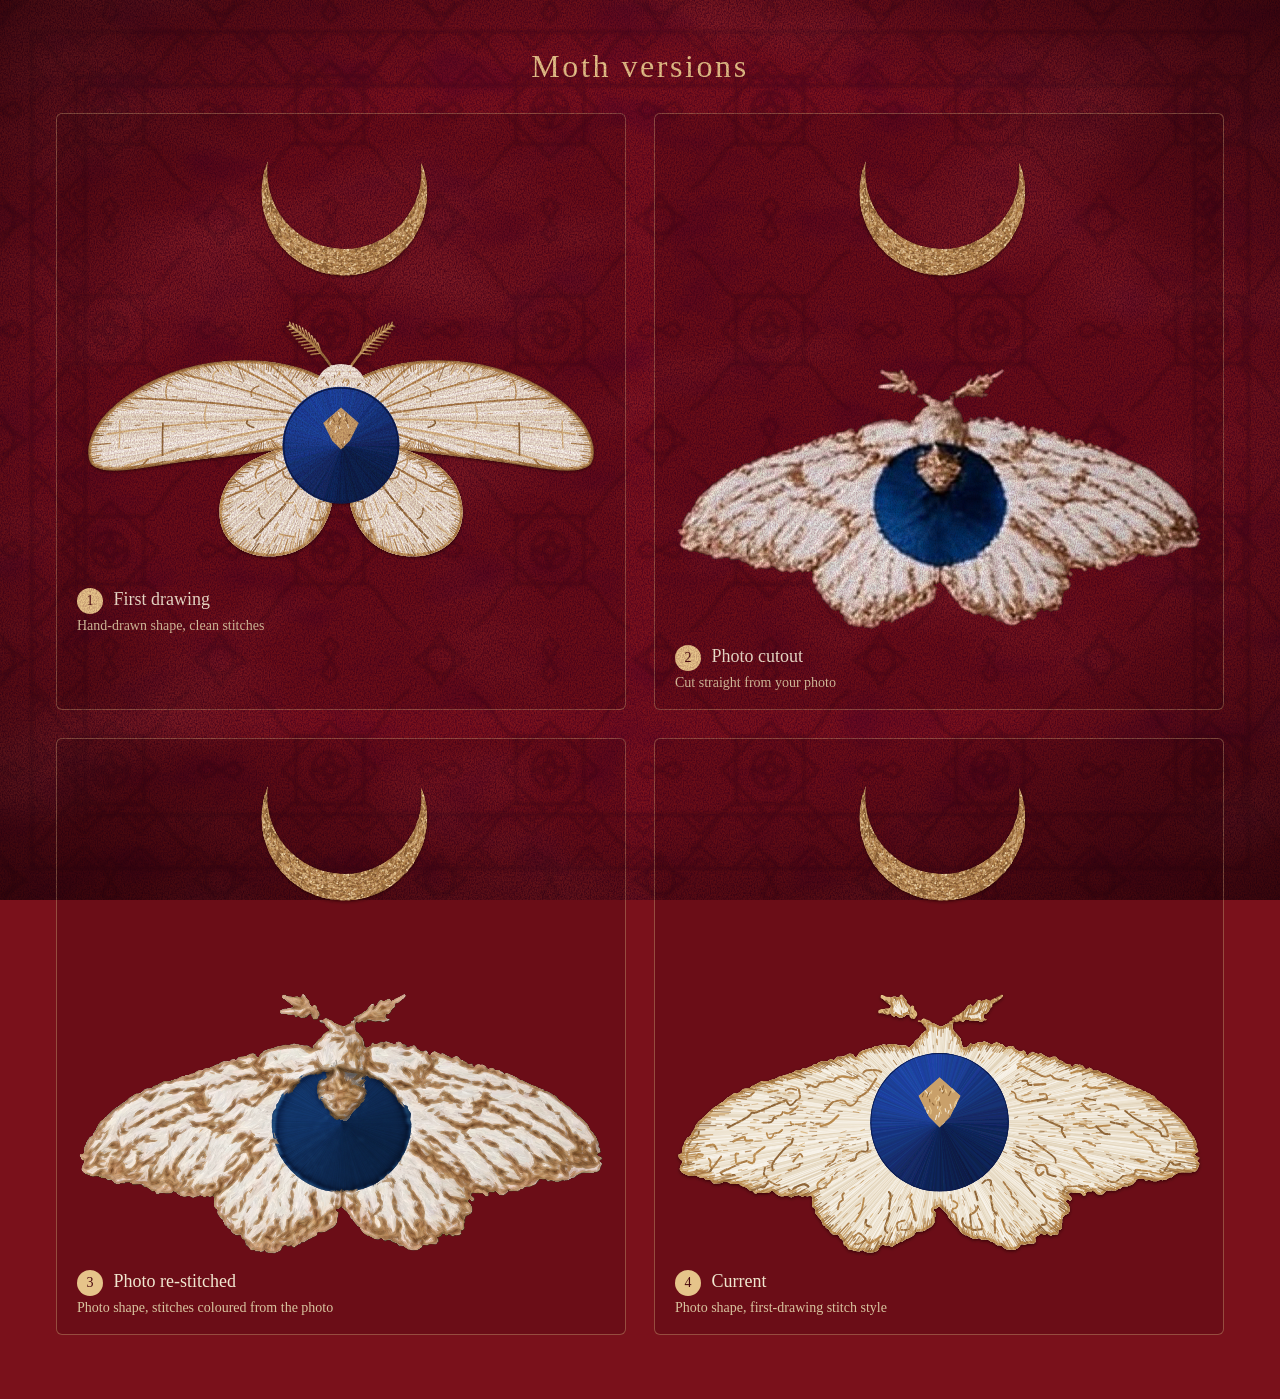
==== compare.html @ 59b9ac11 "Add a page comparing every moth version, and a no-cache dev server" ====
<!doctype html>
<html lang="en">
<head>
  <meta charset="utf-8">
  <meta name="viewport" content="width=device-width, initial-scale=1">
  <title>Moth Versions</title>
  <link rel="stylesheet" href="style.css">
  <link rel="stylesheet" href="compare.css">
</head>
<body>
  <!-- Velvet carpet: pile noise, crushed-velvet mottling, tone-on-tone Persian pattern and border -->
  <svg class="carpet" id="carpet" aria-hidden="true">
    <defs>
      <filter id="pile" x="0" y="0" width="100%" height="100%">
        <feTurbulence type="fractalNoise" baseFrequency="0.85 0.55" numOctaves="3" seed="4"/>
        <feColorMatrix values="0 0 0 0 0.10
                               0 0 0 0 0.00
                               0 0 0 0 0.02
                               0 0 0 -1.6 1.05"/>
      </filter>
      <filter id="sheen" x="0" y="0" width="100%" height="100%">
        <feTurbulence type="fractalNoise" baseFrequency="0.0035 0.006" numOctaves="4" seed="11"/>
        <feColorMatrix values="0 0 0 0 0.85
                               0 0 0 0 0.14
                               0 0 0 0 0.16
                               1.4 0 0 0 -0.7"/>
      </filter>
      <filter id="crush" x="0" y="0" width="100%" height="100%">
        <feTurbulence type="fractalNoise" baseFrequency="0.012 0.02" numOctaves="3" seed="23"/>
        <feColorMatrix values="0 0 0 0 0.08
                               0 0 0 0 0
                               0 0 0 0 0.02
                               0 1.4 0 0 -0.75"/>
      </filter>
      <!-- Pressed, tone-on-tone pattern: slightly darker than the pile, softened edges -->
      <filter id="pressed">
        <feGaussianBlur stdDeviation="1.4"/>
      </filter>

      <pattern id="persian" width="220" height="220" patternUnits="userSpaceOnUse">
        <g fill="none" stroke="#2a0207" stroke-width="3" stroke-linejoin="round">
          <!-- eight-pointed star medallion -->
          <g transform="translate(110 110)">
            <rect x="-34" y="-34" width="68" height="68"/>
            <rect x="-34" y="-34" width="68" height="68" transform="rotate(45)"/>
            <circle r="18"/>
            <path d="M0 -18 L6 0 L0 18 L-6 0 Z M-18 0 L0 6 L18 0 L0 -6 Z"/>
          </g>
          <!-- corner rosettes shared with neighbouring tiles -->
          <g id="rosette">
            <circle r="14"/>
            <path d="M0 -26 Q9 -9 26 0 Q9 9 0 26 Q-9 9 -26 0 Q-9 -9 0 -26 Z"/>
          </g>
          <use href="#rosette" x="220"/>
          <use href="#rosette" y="220"/>
          <use href="#rosette" x="220" y="220"/>
          <!-- arabesque vines linking star to rosettes -->
          <path d="M30 30 C 60 50, 55 70, 80 80 M190 30 C 160 50, 165 70, 140 80
                   M30 190 C 60 170, 55 150, 80 140 M190 190 C 160 170, 165 150, 140 140"/>
          <path d="M110 0 l-8 14 l8 8 l8 -8 Z M110 220 l-8 -14 l8 -8 l8 8 Z
                   M0 110 l14 -8 l8 8 l-8 8 Z M220 110 l-14 -8 l-8 8 l8 8 Z"/>
        </g>
      </pattern>

      <pattern id="borderMotif" width="56" height="56" patternUnits="userSpaceOnUse">
        <g fill="none" stroke="#2a0207" stroke-width="2.6">
          <path d="M28 6 L50 28 L28 50 L6 28 Z"/>
          <path d="M28 18 L38 28 L28 38 L18 28 Z"/>
        </g>
      </pattern>

      <radialGradient id="vignette" cx="50%" cy="48%" r="75%">
        <stop offset="55%" stop-color="#000" stop-opacity="0"/>
        <stop offset="100%" stop-color="#140003" stop-opacity="0.7"/>
      </radialGradient>
    </defs>

    <rect width="100%" height="100%" fill="#7a111b"/>
    <rect width="100%" height="100%" filter="url(#crush)"/>
    <g filter="url(#pressed)" opacity="0.38">
      <rect width="100%" height="100%" fill="url(#persian)"/>
      <g id="border">
        <rect id="bandOuter" fill="none" stroke="#2a0207" stroke-width="3"/>
        <rect id="bandInner" fill="none" stroke="#2a0207" stroke-width="3"/>
        <path id="bandFill" fill="url(#borderMotif)" fill-rule="evenodd"/>
      </g>
    </g>
    <rect width="100%" height="100%" filter="url(#sheen)" opacity="0.4"/>
    <rect width="100%" height="100%" filter="url(#pile)"/>
    <rect width="100%" height="100%" fill="url(#vignette)"/>
  </svg>

  <main class="compare">
    <h1>Moth versions</h1>
    <div class="grid">
      <figure class="card">
        <div class="art">
          <img class="moon" src="versions/crescent.svg" alt="">
          <img class="moth" src="versions/v1-drawn.svg" alt="Moth version 1: First drawing">
        </div>
        <figcaption><span class="num">1</span> First drawing<small>Hand-drawn shape, clean stitches</small></figcaption>
      </figure>
      <figure class="card">
        <div class="art">
          <img class="moon" src="versions/crescent.svg" alt="">
          <img class="moth" src="versions/v2-photo.png" alt="Moth version 2: Photo cutout">
        </div>
        <figcaption><span class="num">2</span> Photo cutout<small>Cut straight from your photo</small></figcaption>
      </figure>
      <figure class="card">
        <div class="art">
          <img class="moon" src="versions/crescent.svg" alt="">
          <img class="moth" src="versions/v3-restitched.svg" alt="Moth version 3: Photo re-stitched">
        </div>
        <figcaption><span class="num">3</span> Photo re-stitched<small>Photo shape, stitches coloured from the photo</small></figcaption>
      </figure>
      <figure class="card">
        <div class="art">
          <img class="moon" src="versions/crescent.svg" alt="">
          <img class="moth" src="versions/v4-clean.svg" alt="Moth version 4: Current">
        </div>
        <figcaption><span class="num">4</span> Current<small>Photo shape, first-drawing stitch style</small></figcaption>
      </figure>
    </div>
  </main>

  <!-- Fine pile laid over everything so the embroidery sits in the velvet, not on top of it -->
  <svg class="pile-over" aria-hidden="true">
    <rect width="100%" height="100%" filter="url(#pile)" opacity="0.35"/>
  </svg>

  <script src="carpet.js"></script>
</body>
</html>
---- style.css ----
:root {
  --velvet: #7a111b;
}

* { box-sizing: border-box; }

html, body {
  margin: 0;
  height: 100%;
  background: var(--velvet);
  overflow: hidden;
}

.carpet,
.pile-over {
  position: fixed;
  inset: 0;
  width: 100%;
  height: 100%;
  display: block;
}

.pile-over {
  pointer-events: none;
  mix-blend-mode: multiply;
}

main {
  position: relative;
  height: 100%;
  display: grid;
  place-items: center;
  padding: 16px;
}

.motif {
  width: min(86vmin, 760px);
  height: auto;
}
---- compare.css ----
html, body { overflow: auto; height: auto; min-height: 100%; }

.compare {
  display: block;
  height: auto;
  max-width: 1200px;
  margin: 0 auto;
  padding: 48px 16px 64px;
  font-family: Georgia, 'Times New Roman', serif;
  color: #f1e6d0;
}

.compare h1 {
  margin: 0 0 28px;
  text-align: center;
  font-weight: normal;
  letter-spacing: 0.08em;
  color: #e6c48a;
}

.grid {
  display: grid;
  grid-template-columns: repeat(auto-fit, minmax(min(100%, 460px), 1fr));
  gap: 28px;
}

.card {
  margin: 0;
  padding: 24px 20px 18px;
  border: 1px solid rgb(230 196 138 / 0.35);
  border-radius: 6px;
  background: rgb(40 0 8 / 0.18);
}

.art { width: 100%; }
.art img { display: block; width: 100%; height: auto; }
.art .moon { width: 100%; margin-bottom: 6%; }

figcaption { margin-top: 14px; font-size: 18px; }
figcaption .num {
  display: inline-grid; place-items: center;
  width: 26px; height: 26px; margin-right: 6px;
  border-radius: 50%; background: #e6c48a; color: #4a0810; font-size: 14px;
}
figcaption small { display: block; margin-top: 4px; font-size: 14px; color: #d9c4a0; }
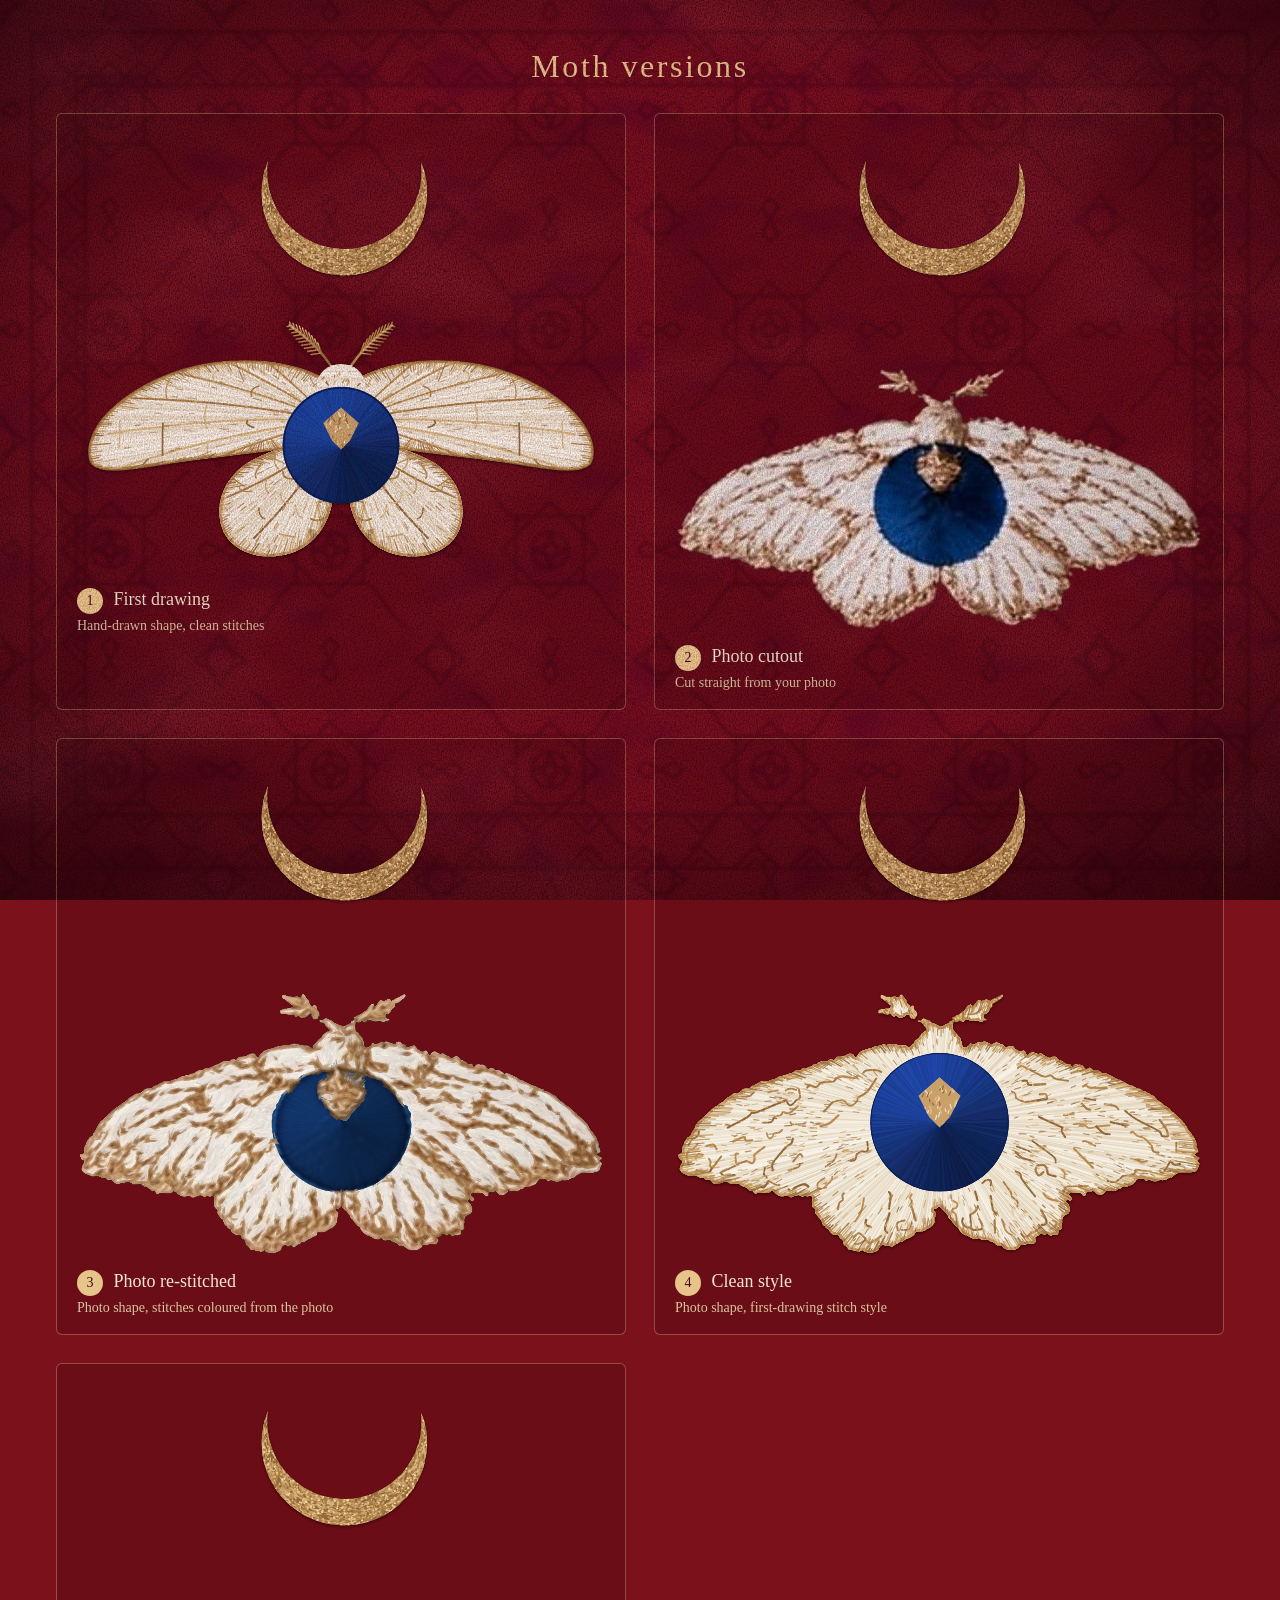
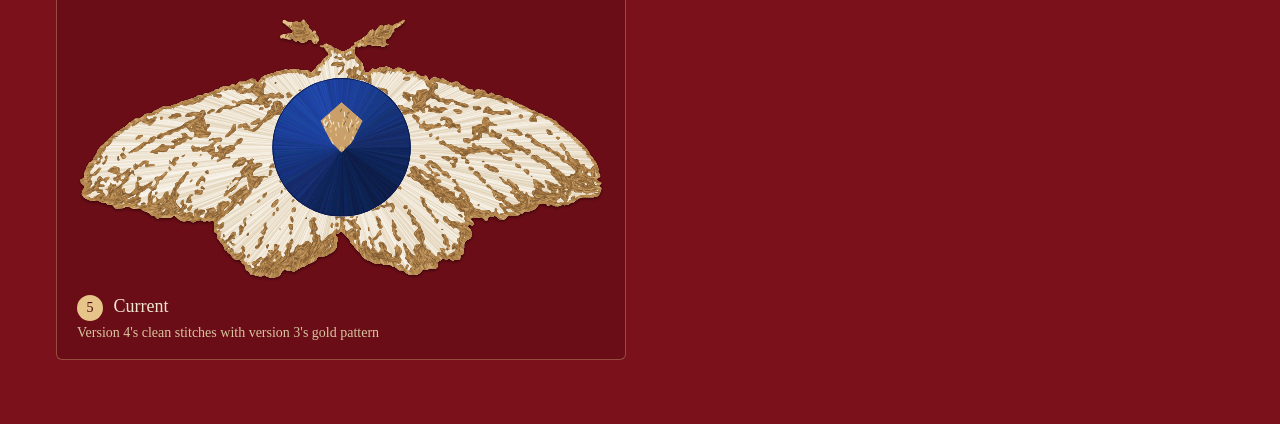
==== commit b7ae519c: "Give the clean-style moth the photo's gold pattern; add it to the comparison page" ====
--- a/compare.html
+++ b/compare.html
@@ -117,9 +117,16 @@
       <figure class="card">
         <div class="art">
           <img class="moon" src="versions/crescent.svg" alt="">
-          <img class="moth" src="versions/v4-clean.svg" alt="Moth version 4: Current">
+          <img class="moth" src="versions/v4-clean.svg" alt="Moth version 4: Clean style">
         </div>
-        <figcaption><span class="num">4</span> Current<small>Photo shape, first-drawing stitch style</small></figcaption>
+        <figcaption><span class="num">4</span> Clean style<small>Photo shape, first-drawing stitch style</small></figcaption>
+      </figure>
+      <figure class="card">
+        <div class="art">
+          <img class="moon" src="versions/crescent.svg" alt="">
+          <img class="moth" src="versions/v5-clean-gold.svg" alt="Moth version 5: Current">
+        </div>
+        <figcaption><span class="num">5</span> Current<small>Version 4's clean stitches with version 3's gold pattern</small></figcaption>
       </figure>
     </div>
   </main>
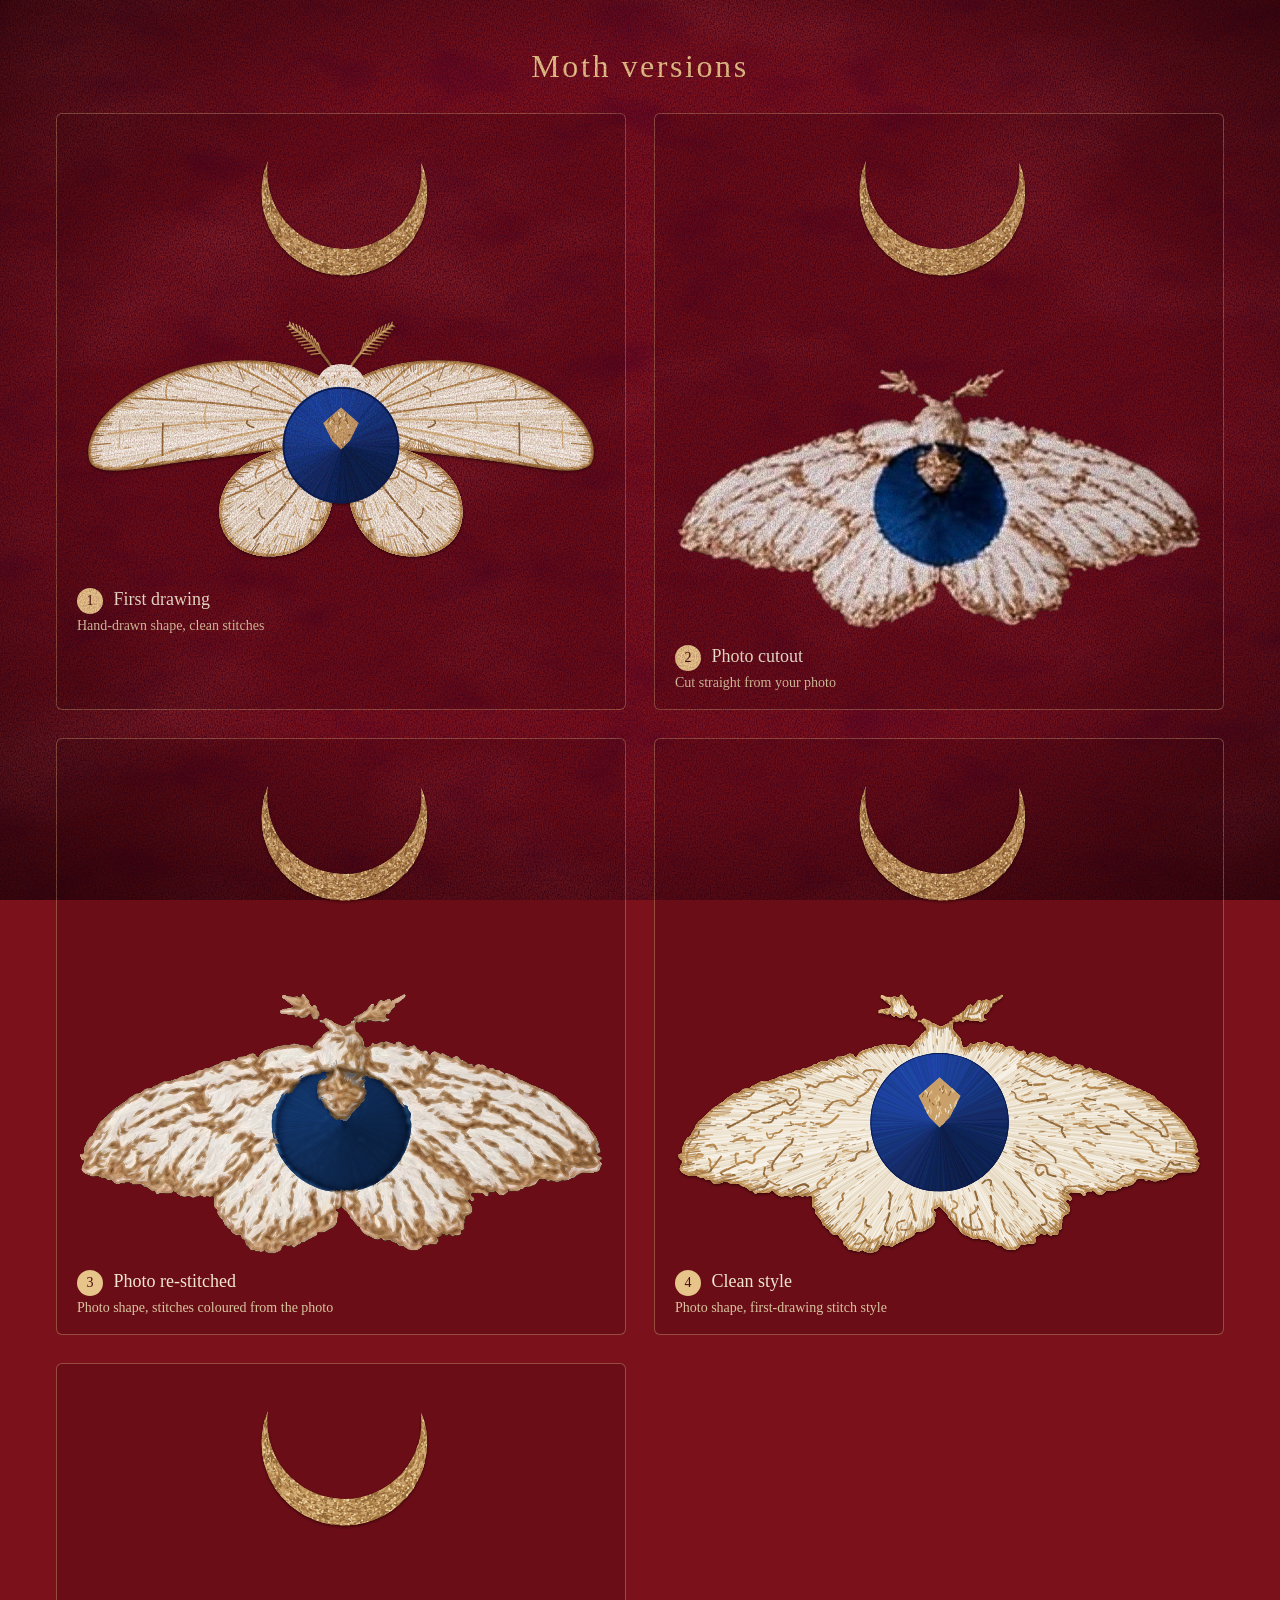
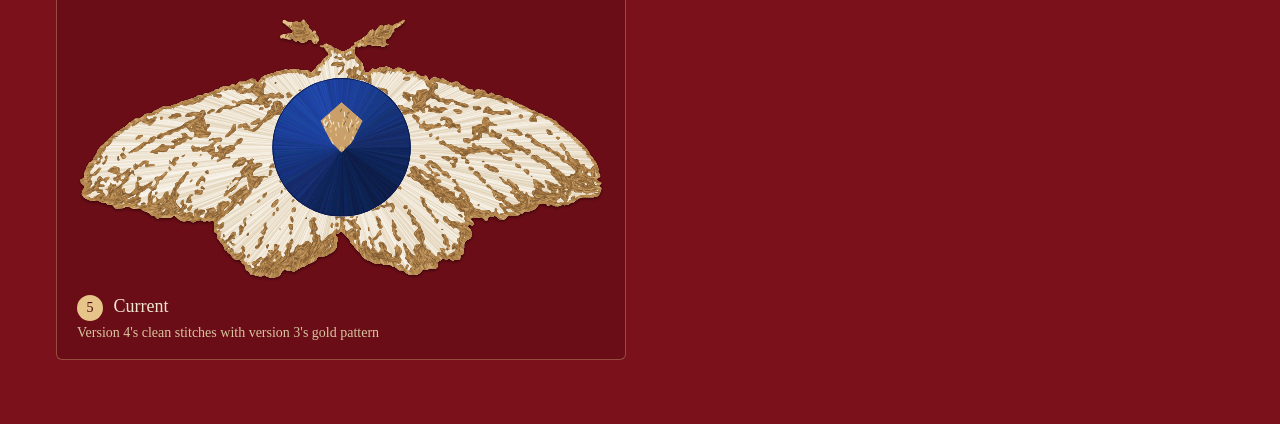
==== commit 3b899ec1: "Plain red velvet background: drop the Persian pattern and border" ====
--- a/compare.html
+++ b/compare.html
@@ -8,7 +8,7 @@
   <link rel="stylesheet" href="compare.css">
 </head>
 <body>
-  <!-- Velvet carpet: pile noise, crushed-velvet mottling, tone-on-tone Persian pattern and border -->
+  <!-- Velvet: pile noise, crushed-velvet mottling, sheen and a soft vignette -->
   <svg class="carpet" id="carpet" aria-hidden="true">
     <defs>
       <filter id="pile" x="0" y="0" width="100%" height="100%">
@@ -32,43 +32,6 @@
                                0 0 0 0 0.02
                                0 1.4 0 0 -0.75"/>
       </filter>
-      <!-- Pressed, tone-on-tone pattern: slightly darker than the pile, softened edges -->
-      <filter id="pressed">
-        <feGaussianBlur stdDeviation="1.4"/>
-      </filter>
-
-      <pattern id="persian" width="220" height="220" patternUnits="userSpaceOnUse">
-        <g fill="none" stroke="#2a0207" stroke-width="3" stroke-linejoin="round">
-          <!-- eight-pointed star medallion -->
-          <g transform="translate(110 110)">
-            <rect x="-34" y="-34" width="68" height="68"/>
-            <rect x="-34" y="-34" width="68" height="68" transform="rotate(45)"/>
-            <circle r="18"/>
-            <path d="M0 -18 L6 0 L0 18 L-6 0 Z M-18 0 L0 6 L18 0 L0 -6 Z"/>
-          </g>
-          <!-- corner rosettes shared with neighbouring tiles -->
-          <g id="rosette">
-            <circle r="14"/>
-            <path d="M0 -26 Q9 -9 26 0 Q9 9 0 26 Q-9 9 -26 0 Q-9 -9 0 -26 Z"/>
-          </g>
-          <use href="#rosette" x="220"/>
-          <use href="#rosette" y="220"/>
-          <use href="#rosette" x="220" y="220"/>
-          <!-- arabesque vines linking star to rosettes -->
-          <path d="M30 30 C 60 50, 55 70, 80 80 M190 30 C 160 50, 165 70, 140 80
-                   M30 190 C 60 170, 55 150, 80 140 M190 190 C 160 170, 165 150, 140 140"/>
-          <path d="M110 0 l-8 14 l8 8 l8 -8 Z M110 220 l-8 -14 l8 -8 l8 8 Z
-                   M0 110 l14 -8 l8 8 l-8 8 Z M220 110 l-14 -8 l-8 8 l8 8 Z"/>
-        </g>
-      </pattern>
-
-      <pattern id="borderMotif" width="56" height="56" patternUnits="userSpaceOnUse">
-        <g fill="none" stroke="#2a0207" stroke-width="2.6">
-          <path d="M28 6 L50 28 L28 50 L6 28 Z"/>
-          <path d="M28 18 L38 28 L28 38 L18 28 Z"/>
-        </g>
-      </pattern>
-
       <radialGradient id="vignette" cx="50%" cy="48%" r="75%">
         <stop offset="55%" stop-color="#000" stop-opacity="0"/>
         <stop offset="100%" stop-color="#140003" stop-opacity="0.7"/>
@@ -77,14 +40,6 @@
 
     <rect width="100%" height="100%" fill="#7a111b"/>
     <rect width="100%" height="100%" filter="url(#crush)"/>
-    <g filter="url(#pressed)" opacity="0.38">
-      <rect width="100%" height="100%" fill="url(#persian)"/>
-      <g id="border">
-        <rect id="bandOuter" fill="none" stroke="#2a0207" stroke-width="3"/>
-        <rect id="bandInner" fill="none" stroke="#2a0207" stroke-width="3"/>
-        <path id="bandFill" fill="url(#borderMotif)" fill-rule="evenodd"/>
-      </g>
-    </g>
     <rect width="100%" height="100%" filter="url(#sheen)" opacity="0.4"/>
     <rect width="100%" height="100%" filter="url(#pile)"/>
     <rect width="100%" height="100%" fill="url(#vignette)"/>
@@ -136,6 +91,5 @@
     <rect width="100%" height="100%" filter="url(#pile)" opacity="0.35"/>
   </svg>
 
-  <script src="carpet.js"></script>
 </body>
 </html>
--- a/style.css
+++ b/style.css
@@ -33,7 +33,22 @@
   padding: 16px;
 }
 
+.motif-wrap {
+  position: relative;
+  width: min(86vmin, 760px);
+}
+
 .motif {
-  width: min(86vmin, 760px);
+  display: block;
+  width: 100%;
   height: auto;
 }
+
+.clock,
+.moon-sky {
+  position: absolute;
+  inset: 0;
+  width: 100%;
+  height: 100%;
+  overflow: visible;
+}
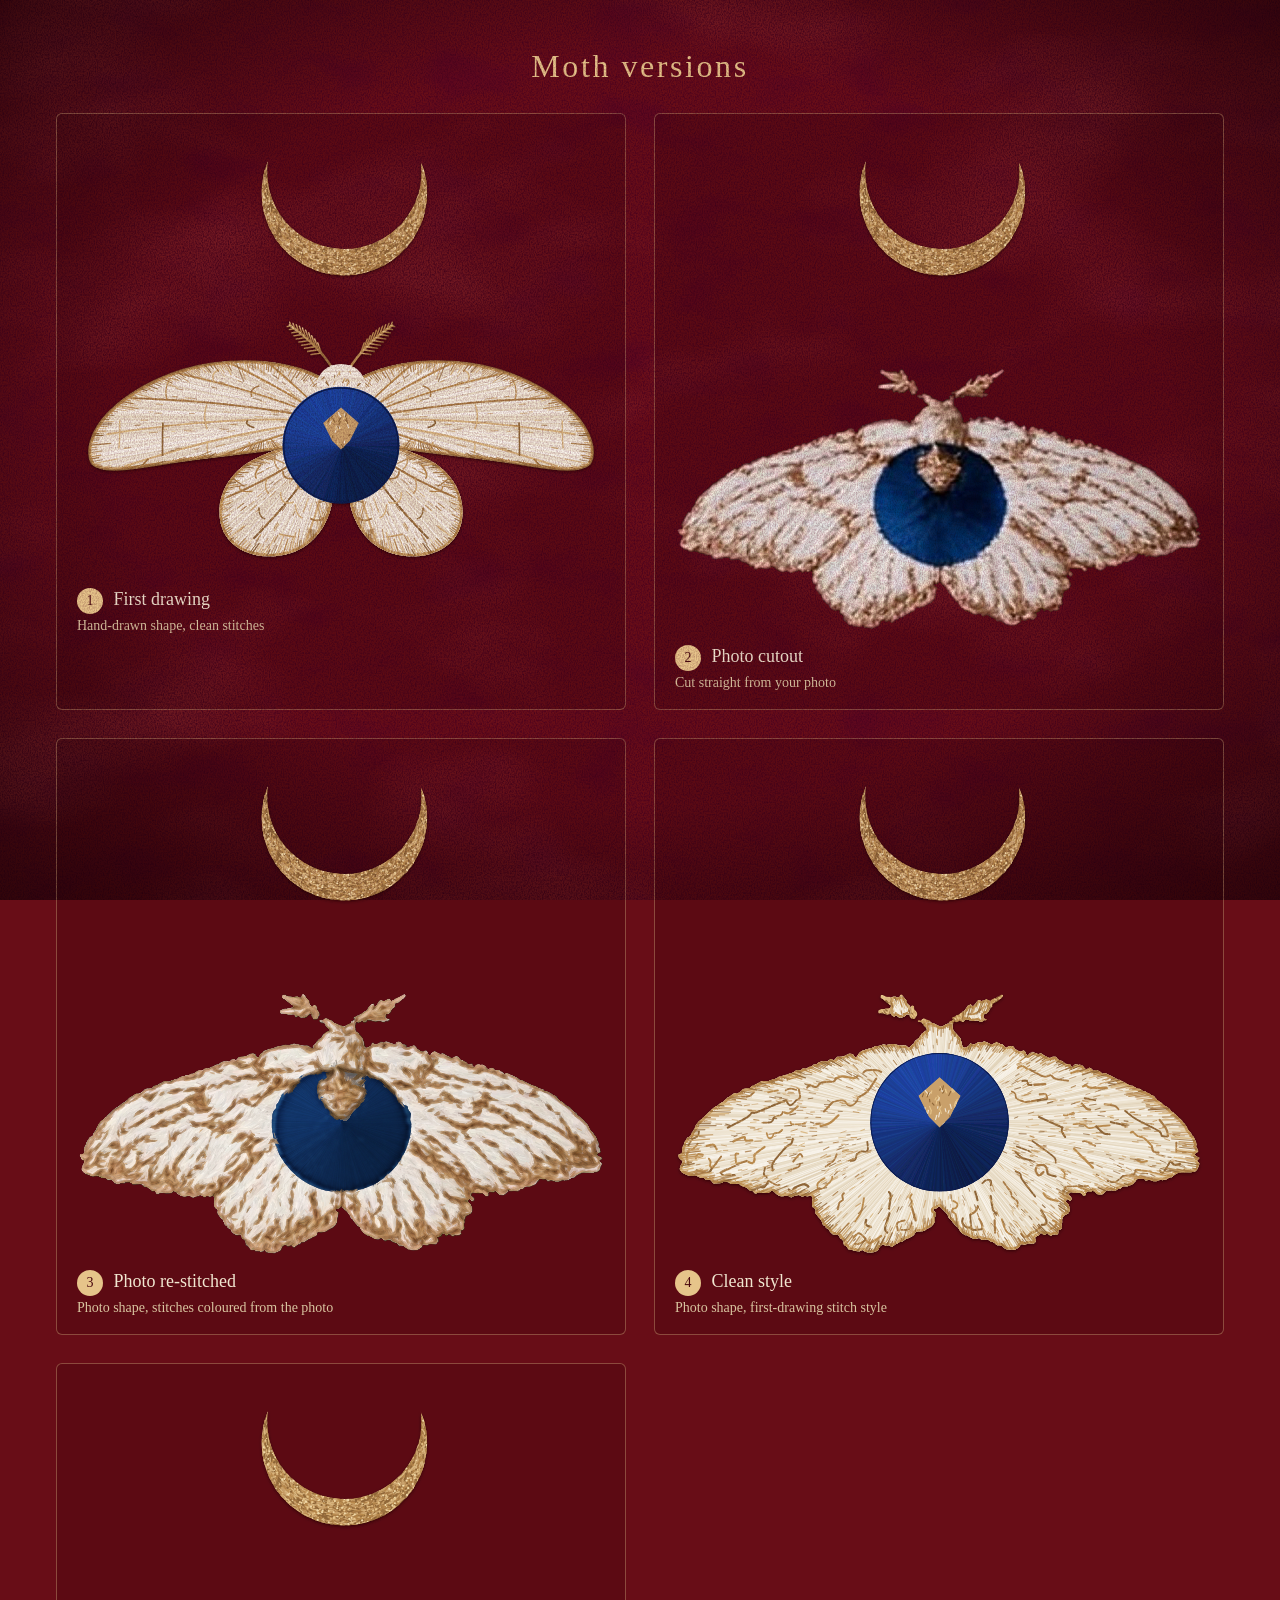
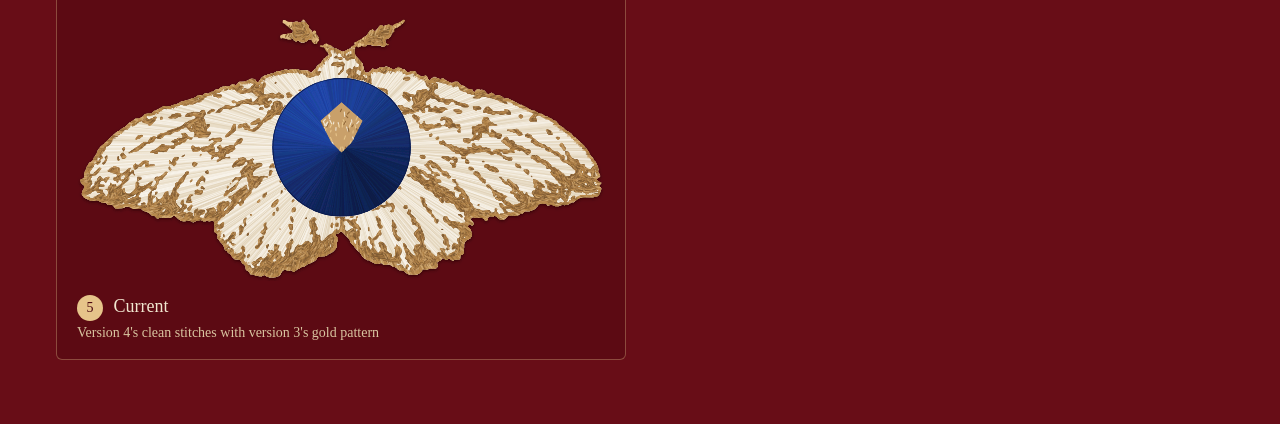
==== commit 01f80483: "Caption under the moth with moon phase and live local time; darker velvet" ====
--- a/compare.html
+++ b/compare.html
@@ -38,7 +38,7 @@
       </radialGradient>
     </defs>
 
-    <rect width="100%" height="100%" fill="#7a111b"/>
+    <rect width="100%" height="100%" fill="#680d17"/>
     <rect width="100%" height="100%" filter="url(#crush)"/>
     <rect width="100%" height="100%" filter="url(#sheen)" opacity="0.4"/>
     <rect width="100%" height="100%" filter="url(#pile)"/>
--- a/style.css
+++ b/style.css
@@ -1,5 +1,5 @@
 :root {
-  --velvet: #7a111b;
+  --velvet: #680d17;
 }
 
 * { box-sizing: border-box; }
@@ -28,17 +28,59 @@
 main {
   position: relative;
   height: 100%;
-  display: grid;
-  place-items: center;
+  display: flex;
+  flex-direction: column;
+  align-items: center;
+  justify-content: center;
   padding: 16px;
 }
 
 .motif-wrap {
   position: relative;
-  width: min(86vmin, 760px);
+  /* leave room under the moth for the caption on short screens */
+  width: min(86vmin, 760px, calc((100vh - 140px) * 950 / 830));
+}
+
+.caption {
+  position: relative;
+  margin: 4px 0 0;
+  display: flex;
+  flex-direction: column;
+  align-items: center;
+  gap: 6px;
+  font-family: Cinzel, Georgia, serif;
+  font-weight: 600;
+  color: #e6c48a;
+  text-align: center;
+  text-shadow: 0 1px 2px rgb(32 0 5 / 0.7);
+}
+
+.caption-moon {
+  font-size: clamp(15px, 2.1vmin, 19px);
+  letter-spacing: 0.1em;
+}
+
+.caption-time {
+  font-size: clamp(12px, 1.6vmin, 15px);
+  letter-spacing: 0.08em;
+  color: #d9c4a0;
+  font-variant-numeric: tabular-nums; /* digits don't jiggle as the seconds change */
+}
+
+.moth-shadow {
+  /* moth-shadow.svg has 60 units of padding around moth.svg's 950 x 830 */
+  position: absolute;
+  left: calc(-60 / 950 * 100%);
+  top: calc(-60 / 830 * 100%);
+  width: calc(1070 / 950 * 100%);
+  height: auto;
+  mix-blend-mode: multiply;
+  opacity: var(--moonlight, 0.85);
+  transition: opacity 2s ease;
 }
 
 .motif {
+  position: relative;
   display: block;
   width: 100%;
   height: auto;
